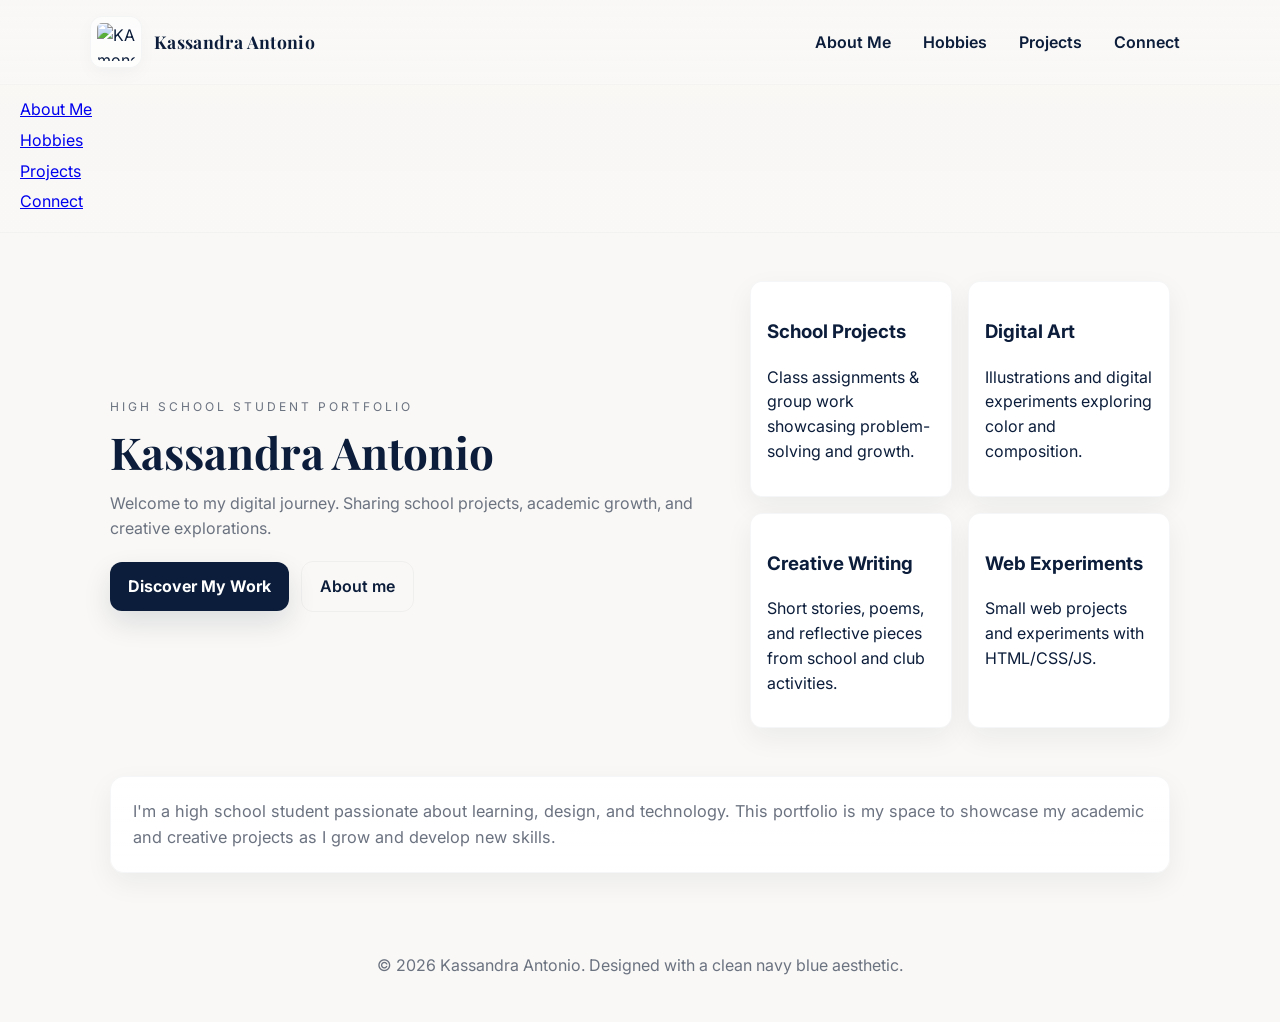
==== index.html @ b37c4a0e "Publish Kassandra Antonio portfolio files to public repo" ====
<!doctype html>
<html lang="en">
<head>
  <meta charset="utf-8" />
  <meta name="viewport" content="width=device-width,initial-scale=1" />
  <title>Kassandra Antonio — HIGH SCHOOL STUDENT PORTFOLIO</title>
  <meta name="description" content="Portfolio landing page for Kassandra Antonio" />
  <link rel="icon" type="image/svg+xml" href="assets/favicon.svg">
  <link href="https://fonts.googleapis.com/css2?family=Inter:wght@300;400;600;700&family=Playfair+Display:wght@400;700&display=swap" rel="stylesheet">
  <link rel="stylesheet" href="css/style.css">
</head>
<body>
  <header class="site-header" role="banner">
    <div class="container header-inner">
      <a class="brand" href="index.html" aria-label="Home — Kassandra Antonio">
        <img src="assets/logo.svg" alt="KA monogram" class="brand-logo" />
        <span class="brand-title">Kassandra Antonio</span>
      </a>

      <nav class="main-nav" role="navigation" aria-label="Primary navigation">
        <a href="about.html">About Me</a>
        <a href="hobbies.html">Hobbies</a>
        <a href="projects.html">Projects</a>
        <a href="connect.html">Connect</a>
      </nav>

      <button class="nav-toggle" id="navToggle" aria-expanded="false" aria-controls="mobileNav" aria-label="Open menu">
        <span class="hamburger"></span>
      </button>
    </div>

    <div id="mobileNav" class="mobile-nav" hidden>
      <a href="about.html">About Me</a>
      <a href="hobbies.html">Hobbies</a>
      <a href="projects.html">Projects</a>
      <a href="connect.html">Connect</a>
    </div>
  </header>

  <main class="container">
    <section class="hero" aria-labelledby="hero-heading">
      <div class="hero-content">
        <div class="hero-label">HIGH SCHOOL STUDENT PORTFOLIO</div>
        <h1 id="hero-heading" class="hero-title">Kassandra Antonio</h1>
        <p class="hero-sub">Welcome to my digital journey. Sharing school projects, academic growth, and creative explorations.</p>
        <div class="hero-actions">
          <a class="btn-primary" href="projects.html">Discover My Work</a>
          <a class="btn-ghost" href="about.html">About me</a>
        </div>
      </div>

      <aside class="hero-grid" aria-label="Project previews">
        <article class="preview-card">
          <h3>School Projects</h3>
          <p>Class assignments & group work showcasing problem-solving and growth.</p>
        </article>

        <article class="preview-card">
          <h3>Digital Art</h3>
          <p>Illustrations and digital experiments exploring color and composition.</p>
        </article>

        <article class="preview-card">
          <h3>Creative Writing</h3>
          <p>Short stories, poems, and reflective pieces from school and club activities.</p>
        </article>

        <article class="preview-card">
          <h3>Web Experiments</h3>
          <p>Small web projects and experiments with HTML/CSS/JS.</p>
        </article>
      </aside>
    </section>

    <section class="card intro">
      <p class="muted">I'm a high school student passionate about learning, design, and technology. This portfolio is my space to showcase my academic and creative projects as I grow and develop new skills.</p>
    </section>
  </main>

  <footer class="site-footer" role="contentinfo">
    <div class="container">
      <p>© 2026 Kassandra Antonio. Designed with a clean navy blue aesthetic.</p>
    </div>
  </footer>

  <script src="js/script.js" defer></script>
</body>
</html>
---- css/style.css ----
/* style.css
   Shared styles for Kassandra Antonio portfolio
   Colors & typography follow the requested aesthetic.
*/

:root{
  --bg: #F9F8F6;
  --ink: #0B1D3A;
  --card: #FFFFFF;
  --muted: #6B7280;
  --accent: #0B1D3A;
  --soft-border: rgba(11,29,58,0.04);
  --shadow: 0 10px 28px rgba(11,29,58,0.06);
  --radius: 14px;
  --container: 1100px;
}

* { box-sizing: border-box; }
html,body { height: 100%; }
body{
  margin:0;
  font-family: 'Inter', system-ui, -apple-system, 'Segoe UI', Roboto, "Helvetica Neue", Arial;
  background: var(--bg);
  color: var(--ink);
  -webkit-font-smoothing:antialiased;
  -moz-osx-font-smoothing:grayscale;
  line-height:1.55;
}

.container{
  max-width: var(--container);
  margin: 0 auto;
  padding: 0 20px;
}

.site-header{
  position: sticky;
  top: 0;
  z-index: 40;
  background: linear-gradient(to bottom, rgba(249,248,246,0.96), rgba(249,248,246,0.88));
  backdrop-filter: blur(6px);
  border-bottom: 1px solid rgba(11,29,58,0.03);
}

.header-inner{
  display:flex;
  align-items:center;
  justify-content:space-between;
  gap: 16px;
  padding: 16px 0;
}

.brand{
  display:flex;
  align-items:center;
  gap:12px;
  text-decoration:none;
  color:var(--ink);
}

.brand-logo{
  width:52px;
  height:52px;
  border-radius:12px;
  background:rgba(255,255,255,0.7);
  padding:6px;
  object-fit:contain;
  border: 1px solid var(--soft-border);
  box-shadow: 0 6px 18px rgba(11,29,58,0.03);
}

.brand-title{
  font-family: 'Playfair Display', serif;
  font-weight:700;
  font-size:1.1rem;
  letter-spacing:0.02em;
}

.main-nav{
  display:flex;
  gap:12px;
  align-items:center;
}

.main-nav a{
  color:var(--ink);
  text-decoration:none;
  padding:8px 10px;
  border-radius:10px;
  font-weight:600;
  transition:all .18s ease;
}

.main-nav a:hover{
  background: rgba(11,29,58,0.05);
  transform:translateY(-2px);
}

.nav-toggle{
  display:none;
  background:transparent;
  border:0;
  padding:8px;
  cursor:pointer;
}

.hamburger{
  width:20px;
  height:2px;
  background:var(--ink);
  display:block;
  position:relative;
}

.hamburger::before, .hamburger::after{
  content:'';
  position:absolute;
  left:0;
  width:20px;
  height:2px;
  background:var(--ink);
  transition:all .18s;
}

.hamburger::before{ top:-6px; }
.hamburger::after{ top:6px; }

.mobile-nav{
  display:flex;
  flex-direction:column;
  gap:6px;
  padding:12px 20px 18px;
  border-top:1px solid rgba(11,29,58,0.02);
  background: linear-gradient(to bottom, rgba(249,248,246,0.98), rgba(249,248,246,0.98));
}

.hero{
  display:grid;
  grid-template-columns: 1fr 420px;
  gap:40px;
  align-items:center;
  padding:48px 0 28px;
}

.hero-content{ max-width: 720px; }

.hero-label{
  font-size:12px;
  letter-spacing:3px;
  text-transform:uppercase;
  color:var(--muted);
  margin-bottom:14px;
}

.hero-title{
  font-family:'Playfair Display', serif;
  font-size:44px;
  margin:0 0 16px;
  color:var(--ink);
  line-height:1.02;
}

.hero-sub{
  color:var(--muted);
  font-size:16px;
  margin-bottom:20px;
}

.hero-actions{
  display:flex;
  gap:12px;
  align-items:center;
  margin-top:6px;
}

.btn-primary{
  display:inline-block;
  background:var(--accent);
  color:#fff;
  padding:12px 18px;
  border-radius:12px;
  font-weight:700;
  box-shadow: 0 12px 28px rgba(11,29,58,0.12);
  text-decoration:none;
}

.btn-ghost{
  display:inline-block;
  background:transparent;
  color:var(--ink);
  padding:12px 18px;
  border-radius:12px;
  border:1px solid var(--soft-border);
  font-weight:600;
  text-decoration:none;
}

.hero-grid{
  display:grid;
  grid-template-columns: repeat(2, 1fr);
  gap:16px;
}

.preview-card{
  background:var(--card);
  border-radius:12px;
  padding:16px;
  border: 1px solid var(--soft-border);
  box-shadow: var(--shadow);
  transition: transform .18s ease;
}
.preview-card:hover{ transform: translateY(-6px); }

.card{
  background: linear-gradient(180deg, rgba(255,255,255,0.95), rgba(255,255,255,0.98));
  border-radius: var(--radius);
  border: 1px solid var(--soft-border);
  box-shadow: var(--shadow);
  padding:22px;
  margin: 20px 0;
}

.intro .muted{ margin:0; color:var(--muted); font-size:1.02rem; }

.section-title{
  font-family:'Playfair Display', serif;
  font-size:1.8rem;
  margin: 0 0 12px;
  color:var(--ink);
}

.about-grid{
  display:grid;
  grid-template-columns: 1.6fr 0.8fr;
  gap:18px;
  align-items:start;
}

.lead{ font-size:1.05rem; color:var(--muted); margin-bottom:10px; }

.profile-card{ text-align:center; }

.portrait{
  width:160px;
  height:160px;
  border-radius:14px;
  background: linear-gradient(135deg, rgba(11,29,58,0.06), rgba(255,255,255,0.95));
  border: 1px solid var(--soft-border);
  display:grid;
  place-items:center;
  color:var(--muted);
  font-weight:700;
}

.hobbies-grid{
  display:grid;
  grid-template-columns: repeat(2, 1fr);
  gap:16px;
  margin-top:10px;
}

.hobby{
  display:flex;
  gap:14px;
  align-items:center;
  padding:12px;
  border-radius:12px;
  background:var(--card);
  border:1px solid var(--soft-border);
  box-shadow: 0 10px 20px rgba(11,29,58,0.03);
}

.hobby-icon{
  width:56px;
  height:56px;
  border-radius:10px;
  display:grid;
  place-items:center;
  background: rgba(11,29,58,0.05);
  font-size:1.6rem;
}

.hobby-title{ margin:0; font-weight:700; }
.hobby p{ margin:0; color:var(--muted); }

.connect-grid{
  display:flex;
  gap:14px;
  flex-wrap:wrap;
  margin-top:12px;
}

.connect-card{
  display:flex;
  gap:12px;
  align-items:center;
  padding:12px 14px;
  border-radius:12px;
  background:var(--card);
  border:1px solid var(--soft-border);
  box-shadow: 0 10px 20px rgba(11,29,58,0.03);
  min-width: 220px;
}

.connect-icon{
  width:44px;
  height:44px;
  border-radius:10px;
  display:grid;
  place-items:center;
  background: rgba(11,29,58,0.05);
}

.projects-grid{
  display:grid;
  grid-template-columns: repeat(2, 1fr);
  gap:16px;
}

.project-card{
  padding:16px;
  border-radius:12px;
  background:var(--card);
  border:1px solid var(--soft-border);
  box-shadow: 0 8px 22px rgba(11,29,58,0.03);
}

.btn-link{ color:var(--accent); font-weight:700; text-decoration:none; }

.site-footer{
  margin-top:36px;
  padding:28px 0;
  color:var(--muted);
  text-align:center;
}

.muted{ color:var(--muted); font-size:0.98rem; }
.small{ font-size:0.86rem; color:var(--muted); }

@media (max-width: 980px){
  .hero{ grid-template-columns: 1fr 360px; padding:36px 0; }
}

@media (max-width: 780px){
  .main-nav{ display:none; }
  .nav-toggle{ display:block; }

  .hero{ grid-template-columns: 1fr; gap:20px; }
  .hero-grid{ grid-template-columns: repeat(2, 1fr); }

  .about-grid{ grid-template-columns: 1fr; }
  .hobbies-grid{ grid-template-columns: 1fr; }
  .projects-grid{ grid-template-columns: 1fr; }
}

@media (max-width: 420px){
  .brand-title{ display:none; }
  .brand-logo{ width:46px; height:46px; }
  .hero-title{ font-size:28px; }
}
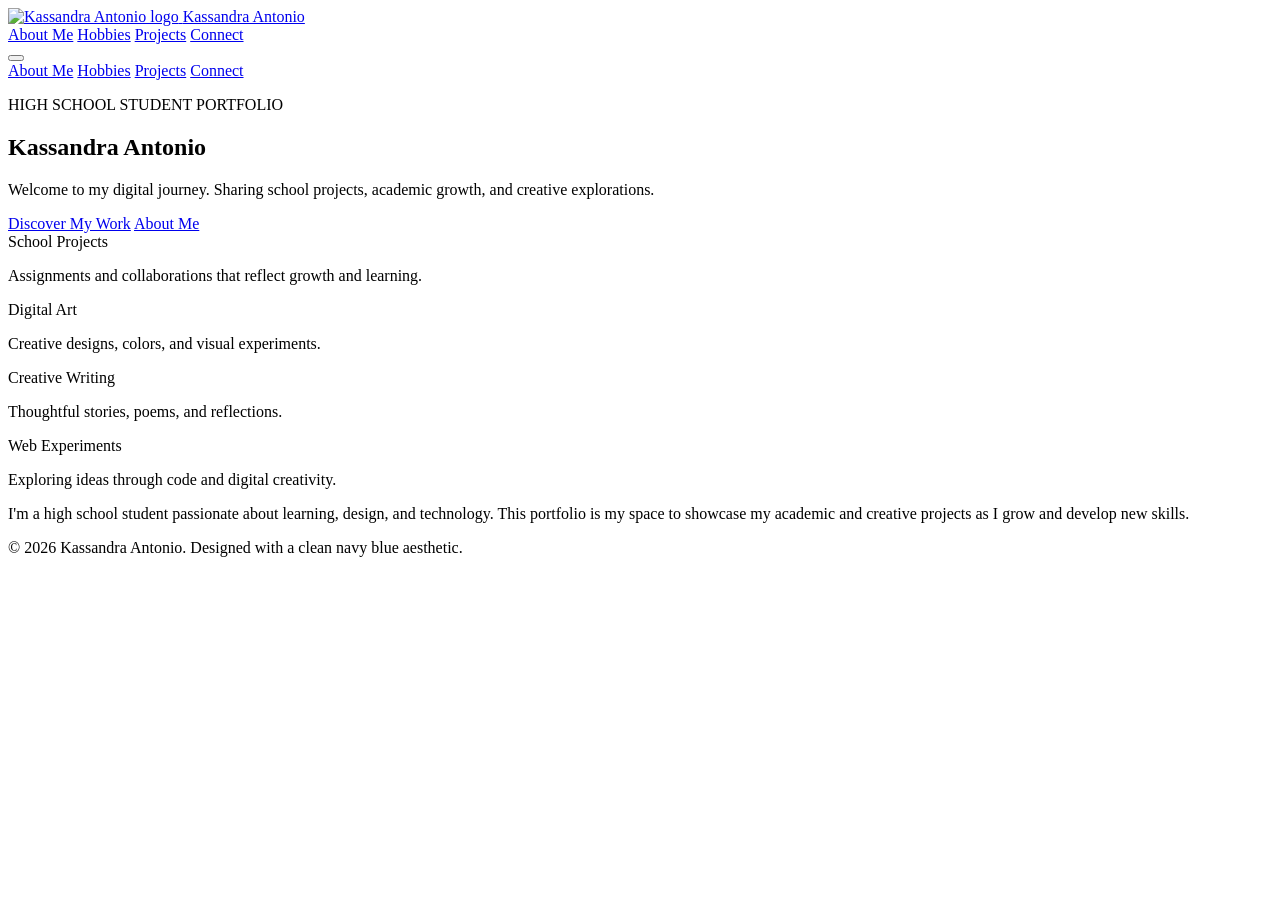
==== commit 20f6ac4c: "Modern redesign for Kassandra Antonio portfolio website" ====
--- a/index.html
+++ b/index.html
@@ -1,88 +1,99 @@
 <!doctype html>
 <html lang="en">
-<head>
-  <meta charset="utf-8" />
-  <meta name="viewport" content="width=device-width,initial-scale=1" />
-  <title>Kassandra Antonio — HIGH SCHOOL STUDENT PORTFOLIO</title>
-  <meta name="description" content="Portfolio landing page for Kassandra Antonio" />
-  <link rel="icon" type="image/svg+xml" href="assets/favicon.svg">
-  <link href="https://fonts.googleapis.com/css2?family=Inter:wght@300;400;600;700&family=Playfair+Display:wght@400;700&display=swap" rel="stylesheet">
-  <link rel="stylesheet" href="css/style.css">
-</head>
-<body>
-  <header class="site-header" role="banner">
-    <div class="container header-inner">
-      <a class="brand" href="index.html" aria-label="Home — Kassandra Antonio">
-        <img src="assets/logo.svg" alt="KA monogram" class="brand-logo" />
-        <span class="brand-title">Kassandra Antonio</span>
-      </a>
+  <head>
+    <meta charset="UTF-8" />
+    <meta name="viewport" content="width=device-width, initial-scale=1.0" />
+    <title>Kassandra Antonio | Portfolio</title>
+    <meta name="description" content="Kassandra Antonio's student portfolio website." />
+    <meta property="og:title" content="Kassandra Antonio | Portfolio" />
+    <meta property="og:description" content="High school student portfolio showcasing projects, hobbies, and creative work." />
+    <meta property="og:type" content="website" />
+    <meta property="og:image" content="assets/logo.svg" />
+    <meta name="twitter:card" content="summary_large_image" />
+    <link rel="icon" type="image/svg+xml" href="assets/favicon.svg" />
+    <link rel="preconnect" href="https://fonts.googleapis.com" />
+    <link rel="preconnect" href="https://fonts.gstatic.com" crossorigin />
+    <link href="https://fonts.googleapis.com/css2?family=Inter:wght@400;500;600;700;800&family=Cormorant+Garamond:wght@500;600;700&display=swap" rel="stylesheet" />
+    <link rel="stylesheet" href="css/style.css" />
+  </head>
+  <body>
+    <header class="site-header">
+      <div class="container nav-wrap">
+        <a class="brand" href="index.html" aria-label="Kassandra Antonio home">
+          <img src="assets/logo.svg" alt="Kassandra Antonio logo" class="brand-logo" />
+          <span class="brand-name">Kassandra Antonio</span>
+        </a>
 
-      <nav class="main-nav" role="navigation" aria-label="Primary navigation">
+        <nav class="main-nav" aria-label="Main navigation">
+          <a href="about.html">About Me</a>
+          <a href="hobbies.html">Hobbies</a>
+          <a href="projects.html">Projects</a>
+          <a href="connect.html">Connect</a>
+        </nav>
+
+        <button class="nav-toggle" aria-label="Open menu" aria-expanded="false">
+          <span></span>
+          <span></span>
+          <span></span>
+        </button>
+      </div>
+
+      <div class="mobile-menu">
         <a href="about.html">About Me</a>
         <a href="hobbies.html">Hobbies</a>
         <a href="projects.html">Projects</a>
         <a href="connect.html">Connect</a>
-      </nav>
+      </div>
+    </header>
 
-      <button class="nav-toggle" id="navToggle" aria-expanded="false" aria-controls="mobileNav" aria-label="Open menu">
-        <span class="hamburger"></span>
-      </button>
-    </div>
+    <main>
+      <section class="hero container">
+        <div class="hero-copy reveal">
+          <p class="eyebrow">HIGH SCHOOL STUDENT PORTFOLIO</p>
+          <h1>Kassandra Antonio</h1>
+          <p class="lead">Welcome to my digital journey. Sharing school projects, academic growth, and creative explorations.</p>
 
-    <div id="mobileNav" class="mobile-nav" hidden>
-      <a href="about.html">About Me</a>
-      <a href="hobbies.html">Hobbies</a>
-      <a href="projects.html">Projects</a>
-      <a href="connect.html">Connect</a>
-    </div>
-  </header>
+          <div class="cta-row">
+            <a class="btn btn-primary" href="projects.html">Discover My Work</a>
+            <a class="btn btn-secondary" href="about.html">About Me</a>
+          </div>
+        </div>
 
-  <main class="container">
-    <section class="hero" aria-labelledby="hero-heading">
-      <div class="hero-content">
-        <div class="hero-label">HIGH SCHOOL STUDENT PORTFOLIO</div>
-        <h1 id="hero-heading" class="hero-title">Kassandra Antonio</h1>
-        <p class="hero-sub">Welcome to my digital journey. Sharing school projects, academic growth, and creative explorations.</p>
-        <div class="hero-actions">
-          <a class="btn-primary" href="projects.html">Discover My Work</a>
-          <a class="btn-ghost" href="about.html">About me</a>
+        <div class="hero-cards reveal" aria-label="Portfolio preview cards">
+          <article class="mini-card">
+            <span class="mini-label">School Projects</span>
+            <p>Assignments and collaborations that reflect growth and learning.</p>
+          </article>
+          <article class="mini-card">
+            <span class="mini-label">Digital Art</span>
+            <p>Creative designs, colors, and visual experiments.</p>
+          </article>
+          <article class="mini-card">
+            <span class="mini-label">Creative Writing</span>
+            <p>Thoughtful stories, poems, and reflections.</p>
+          </article>
+          <article class="mini-card">
+            <span class="mini-label">Web Experiments</span>
+            <p>Exploring ideas through code and digital creativity.</p>
+          </article>
         </div>
+      </section>
+
+      <section class="container reveal">
+        <div class="highlight-box">
+          <p>
+            I'm a high school student passionate about learning, design, and technology. This portfolio is my space to showcase my academic and creative projects as I grow and develop new skills.
+          </p>
+        </div>
+      </section>
+    </main>
+
+    <footer class="site-footer">
+      <div class="container">
+        <p>© 2026 Kassandra Antonio. Designed with a clean navy blue aesthetic.</p>
       </div>
+    </footer>
 
-      <aside class="hero-grid" aria-label="Project previews">
-        <article class="preview-card">
-          <h3>School Projects</h3>
-          <p>Class assignments & group work showcasing problem-solving and growth.</p>
-        </article>
-
-        <article class="preview-card">
-          <h3>Digital Art</h3>
-          <p>Illustrations and digital experiments exploring color and composition.</p>
-        </article>
-
-        <article class="preview-card">
-          <h3>Creative Writing</h3>
-          <p>Short stories, poems, and reflective pieces from school and club activities.</p>
-        </article>
-
-        <article class="preview-card">
-          <h3>Web Experiments</h3>
-          <p>Small web projects and experiments with HTML/CSS/JS.</p>
-        </article>
-      </aside>
-    </section>
-
-    <section class="card intro">
-      <p class="muted">I'm a high school student passionate about learning, design, and technology. This portfolio is my space to showcase my academic and creative projects as I grow and develop new skills.</p>
-    </section>
-  </main>
-
-  <footer class="site-footer" role="contentinfo">
-    <div class="container">
-      <p>© 2026 Kassandra Antonio. Designed with a clean navy blue aesthetic.</p>
-    </div>
-  </footer>
-
-  <script src="js/script.js" defer></script>
-</body>
+    <script src="js/script.js"></script>
+  </body>
 </html>
--- a/css/style.css
+++ b/css/style.css
@@ -1,360 +1,87 @@
-/* style.css
-   Shared styles for Kassandra Antonio portfolio
-   Colors & typography follow the requested aesthetic.
-*/
+<!doctype html>
+<html lang="en">
+  <head>
+    <meta charset="UTF-8" />
+    <meta name="viewport" content="width=device-width, initial-scale=1.0" />
+    <title>Connect | Kassandra Antonio</title>
+    <meta name="description" content="Connect with Kassandra Antonio." />
+    <link rel="icon" type="image/svg+xml" href="assets/favicon.svg" />
+    <link rel="preconnect" href="https://fonts.googleapis.com" />
+    <link rel="preconnect" href="https://fonts.gstatic.com" crossorigin />
+    <link href="https://fonts.googleapis.com/css2?family=Inter:wght@400;500;600;700;800&family=Cormorant+Garamond:wght@500;600;700&display=swap" rel="stylesheet" />
+    <link rel="stylesheet" href="css/style.css" />
+  </head>
+  <body>
+    <header class="site-header">
+      <div class="container nav-wrap">
+        <a class="brand" href="index.html" aria-label="Kassandra Antonio home">
+          <img src="assets/logo.svg" alt="Kassandra Antonio logo" class="brand-logo" />
+          <span class="brand-name">Kassandra Antonio</span>
+        </a>
 
-:root{
-  --bg: #F9F8F6;
-  --ink: #0B1D3A;
-  --card: #FFFFFF;
-  --muted: #6B7280;
-  --accent: #0B1D3A;
-  --soft-border: rgba(11,29,58,0.04);
-  --shadow: 0 10px 28px rgba(11,29,58,0.06);
-  --radius: 14px;
-  --container: 1100px;
-}
+        <nav class="main-nav" aria-label="Main navigation">
+          <a href="about.html">About Me</a>
+          <a href="hobbies.html">Hobbies</a>
+          <a href="projects.html">Projects</a>
+          <a href="connect.html" class="active">Connect</a>
+        </nav>
 
-* { box-sizing: border-box; }
-html,body { height: 100%; }
-body{
-  margin:0;
-  font-family: 'Inter', system-ui, -apple-system, 'Segoe UI', Roboto, "Helvetica Neue", Arial;
-  background: var(--bg);
-  color: var(--ink);
-  -webkit-font-smoothing:antialiased;
-  -moz-osx-font-smoothing:grayscale;
-  line-height:1.55;
-}
+        <button class="nav-toggle" aria-label="Open menu" aria-expanded="false">
+          <span></span>
+          <span></span>
+          <span></span>
+        </button>
+      </div>
 
-.container{
-  max-width: var(--container);
-  margin: 0 auto;
-  padding: 0 20px;
-}
+      <div class="mobile-menu">
+        <a href="about.html">About Me</a>
+        <a href="hobbies.html">Hobbies</a>
+        <a href="projects.html">Projects</a>
+        <a href="connect.html">Connect</a>
+      </div>
+    </header>
 
-.site-header{
-  position: sticky;
-  top: 0;
-  z-index: 40;
-  background: linear-gradient(to bottom, rgba(249,248,246,0.96), rgba(249,248,246,0.88));
-  backdrop-filter: blur(6px);
-  border-bottom: 1px solid rgba(11,29,58,0.03);
-}
+    <main class="container page-shell">
+      <section class="content-card reveal">
+        <div class="section-header">
+          <p class="eyebrow">Connect</p>
+          <h2>Let’s connect and share ideas.</h2>
+        </div>
 
-.header-inner{
-  display:flex;
-  align-items:center;
-  justify-content:space-between;
-  gap: 16px;
-  padding: 16px 0;
-}
+        <div class="connect-grid">
+          <a class="connect-card" href="mailto:kassandra@example.com" target="_blank" rel="noopener">
+            <span class="connect-icon">✉️</span>
+            <div>
+              <small>Email</small>
+              <strong>kassandra@example.com</strong>
+            </div>
+          </a>
 
-.brand{
-  display:flex;
-  align-items:center;
-  gap:12px;
-  text-decoration:none;
-  color:var(--ink);
-}
+          <a class="connect-card" href="https://github.com/" target="_blank" rel="noopener">
+            <span class="connect-icon">🐙</span>
+            <div>
+              <small>GitHub</small>
+              <strong>github.com/kassandra</strong>
+            </div>
+          </a>
 
-.brand-logo{
-  width:52px;
-  height:52px;
-  border-radius:12px;
-  background:rgba(255,255,255,0.7);
-  padding:6px;
-  object-fit:contain;
-  border: 1px solid var(--soft-border);
-  box-shadow: 0 6px 18px rgba(11,29,58,0.03);
-}
+          <a class="connect-card" href="#" target="_blank" rel="noopener">
+            <span class="connect-icon">🏫</span>
+            <div>
+              <small>School Portal</small>
+              <strong>Student Hub</strong>
+            </div>
+          </a>
+        </div>
+      </section>
+    </main>
 
-.brand-title{
-  font-family: 'Playfair Display', serif;
-  font-weight:700;
-  font-size:1.1rem;
-  letter-spacing:0.02em;
-}
+    <footer class="site-footer">
+      <div class="container">
+        <p>© 2026 Kassandra Antonio. Designed with a clean navy blue aesthetic.</p>
+      </div>
+    </footer>
 
-.main-nav{
-  display:flex;
-  gap:12px;
-  align-items:center;
-}
-
-.main-nav a{
-  color:var(--ink);
-  text-decoration:none;
-  padding:8px 10px;
-  border-radius:10px;
-  font-weight:600;
-  transition:all .18s ease;
-}
-
-.main-nav a:hover{
-  background: rgba(11,29,58,0.05);
-  transform:translateY(-2px);
-}
-
-.nav-toggle{
-  display:none;
-  background:transparent;
-  border:0;
-  padding:8px;
-  cursor:pointer;
-}
-
-.hamburger{
-  width:20px;
-  height:2px;
-  background:var(--ink);
-  display:block;
-  position:relative;
-}
-
-.hamburger::before, .hamburger::after{
-  content:'';
-  position:absolute;
-  left:0;
-  width:20px;
-  height:2px;
-  background:var(--ink);
-  transition:all .18s;
-}
-
-.hamburger::before{ top:-6px; }
-.hamburger::after{ top:6px; }
-
-.mobile-nav{
-  display:flex;
-  flex-direction:column;
-  gap:6px;
-  padding:12px 20px 18px;
-  border-top:1px solid rgba(11,29,58,0.02);
-  background: linear-gradient(to bottom, rgba(249,248,246,0.98), rgba(249,248,246,0.98));
-}
-
-.hero{
-  display:grid;
-  grid-template-columns: 1fr 420px;
-  gap:40px;
-  align-items:center;
-  padding:48px 0 28px;
-}
-
-.hero-content{ max-width: 720px; }
-
-.hero-label{
-  font-size:12px;
-  letter-spacing:3px;
-  text-transform:uppercase;
-  color:var(--muted);
-  margin-bottom:14px;
-}
-
-.hero-title{
-  font-family:'Playfair Display', serif;
-  font-size:44px;
-  margin:0 0 16px;
-  color:var(--ink);
-  line-height:1.02;
-}
-
-.hero-sub{
-  color:var(--muted);
-  font-size:16px;
-  margin-bottom:20px;
-}
-
-.hero-actions{
-  display:flex;
-  gap:12px;
-  align-items:center;
-  margin-top:6px;
-}
-
-.btn-primary{
-  display:inline-block;
-  background:var(--accent);
-  color:#fff;
-  padding:12px 18px;
-  border-radius:12px;
-  font-weight:700;
-  box-shadow: 0 12px 28px rgba(11,29,58,0.12);
-  text-decoration:none;
-}
-
-.btn-ghost{
-  display:inline-block;
-  background:transparent;
-  color:var(--ink);
-  padding:12px 18px;
-  border-radius:12px;
-  border:1px solid var(--soft-border);
-  font-weight:600;
-  text-decoration:none;
-}
-
-.hero-grid{
-  display:grid;
-  grid-template-columns: repeat(2, 1fr);
-  gap:16px;
-}
-
-.preview-card{
-  background:var(--card);
-  border-radius:12px;
-  padding:16px;
-  border: 1px solid var(--soft-border);
-  box-shadow: var(--shadow);
-  transition: transform .18s ease;
-}
-.preview-card:hover{ transform: translateY(-6px); }
-
-.card{
-  background: linear-gradient(180deg, rgba(255,255,255,0.95), rgba(255,255,255,0.98));
-  border-radius: var(--radius);
-  border: 1px solid var(--soft-border);
-  box-shadow: var(--shadow);
-  padding:22px;
-  margin: 20px 0;
-}
-
-.intro .muted{ margin:0; color:var(--muted); font-size:1.02rem; }
-
-.section-title{
-  font-family:'Playfair Display', serif;
-  font-size:1.8rem;
-  margin: 0 0 12px;
-  color:var(--ink);
-}
-
-.about-grid{
-  display:grid;
-  grid-template-columns: 1.6fr 0.8fr;
-  gap:18px;
-  align-items:start;
-}
-
-.lead{ font-size:1.05rem; color:var(--muted); margin-bottom:10px; }
-
-.profile-card{ text-align:center; }
-
-.portrait{
-  width:160px;
-  height:160px;
-  border-radius:14px;
-  background: linear-gradient(135deg, rgba(11,29,58,0.06), rgba(255,255,255,0.95));
-  border: 1px solid var(--soft-border);
-  display:grid;
-  place-items:center;
-  color:var(--muted);
-  font-weight:700;
-}
-
-.hobbies-grid{
-  display:grid;
-  grid-template-columns: repeat(2, 1fr);
-  gap:16px;
-  margin-top:10px;
-}
-
-.hobby{
-  display:flex;
-  gap:14px;
-  align-items:center;
-  padding:12px;
-  border-radius:12px;
-  background:var(--card);
-  border:1px solid var(--soft-border);
-  box-shadow: 0 10px 20px rgba(11,29,58,0.03);
-}
-
-.hobby-icon{
-  width:56px;
-  height:56px;
-  border-radius:10px;
-  display:grid;
-  place-items:center;
-  background: rgba(11,29,58,0.05);
-  font-size:1.6rem;
-}
-
-.hobby-title{ margin:0; font-weight:700; }
-.hobby p{ margin:0; color:var(--muted); }
-
-.connect-grid{
-  display:flex;
-  gap:14px;
-  flex-wrap:wrap;
-  margin-top:12px;
-}
-
-.connect-card{
-  display:flex;
-  gap:12px;
-  align-items:center;
-  padding:12px 14px;
-  border-radius:12px;
-  background:var(--card);
-  border:1px solid var(--soft-border);
-  box-shadow: 0 10px 20px rgba(11,29,58,0.03);
-  min-width: 220px;
-}
-
-.connect-icon{
-  width:44px;
-  height:44px;
-  border-radius:10px;
-  display:grid;
-  place-items:center;
-  background: rgba(11,29,58,0.05);
-}
-
-.projects-grid{
-  display:grid;
-  grid-template-columns: repeat(2, 1fr);
-  gap:16px;
-}
-
-.project-card{
-  padding:16px;
-  border-radius:12px;
-  background:var(--card);
-  border:1px solid var(--soft-border);
-  box-shadow: 0 8px 22px rgba(11,29,58,0.03);
-}
-
-.btn-link{ color:var(--accent); font-weight:700; text-decoration:none; }
-
-.site-footer{
-  margin-top:36px;
-  padding:28px 0;
-  color:var(--muted);
-  text-align:center;
-}
-
-.muted{ color:var(--muted); font-size:0.98rem; }
-.small{ font-size:0.86rem; color:var(--muted); }
-
-@media (max-width: 980px){
-  .hero{ grid-template-columns: 1fr 360px; padding:36px 0; }
-}
-
-@media (max-width: 780px){
-  .main-nav{ display:none; }
-  .nav-toggle{ display:block; }
-
-  .hero{ grid-template-columns: 1fr; gap:20px; }
-  .hero-grid{ grid-template-columns: repeat(2, 1fr); }
-
-  .about-grid{ grid-template-columns: 1fr; }
-  .hobbies-grid{ grid-template-columns: 1fr; }
-  .projects-grid{ grid-template-columns: 1fr; }
-}
-
-@media (max-width: 420px){
-  .brand-title{ display:none; }
-  .brand-logo{ width:46px; height:46px; }
-  .hero-title{ font-size:28px; }
-}
+    <script src="js/script.js"></script>
+  </body>
+</html>
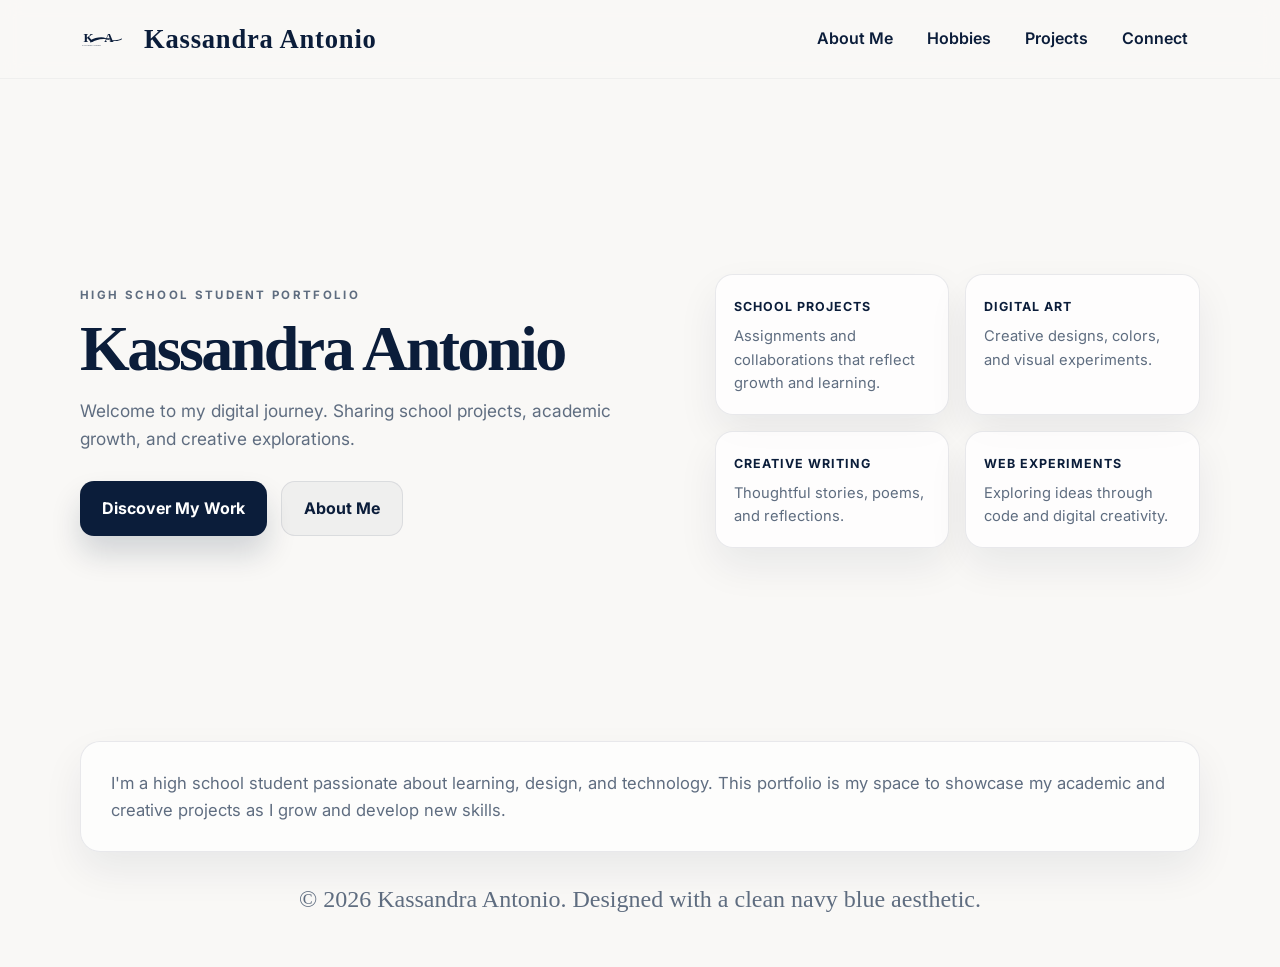
==== commit 68dae26a: "Upgrade portfolio visuals to a more modern editorial design and sharper style" ====
--- a/index.html
+++ b/index.html
@@ -6,7 +6,7 @@
     <title>Kassandra Antonio | Portfolio</title>
     <meta name="description" content="Kassandra Antonio's student portfolio website." />
     <meta property="og:title" content="Kassandra Antonio | Portfolio" />
-    <meta property="og:description" content="High school student portfolio showcasing projects, hobbies, and creative work." />
+    <meta property="og:description" content="High school student portfolio showcasing schoolwork, hobbies, and creative projects." />
     <meta property="og:type" content="website" />
     <meta property="og:image" content="assets/logo.svg" />
     <meta name="twitter:card" content="summary_large_image" />
--- a/css/style.css
+++ b/css/style.css
@@ -1,87 +1,505 @@
-<!doctype html>
-<html lang="en">
-  <head>
-    <meta charset="UTF-8" />
-    <meta name="viewport" content="width=device-width, initial-scale=1.0" />
-    <title>Connect | Kassandra Antonio</title>
-    <meta name="description" content="Connect with Kassandra Antonio." />
-    <link rel="icon" type="image/svg+xml" href="assets/favicon.svg" />
-    <link rel="preconnect" href="https://fonts.googleapis.com" />
-    <link rel="preconnect" href="https://fonts.gstatic.com" crossorigin />
-    <link href="https://fonts.googleapis.com/css2?family=Inter:wght@400;500;600;700;800&family=Cormorant+Garamond:wght@500;600;700&display=swap" rel="stylesheet" />
-    <link rel="stylesheet" href="css/style.css" />
-  </head>
-  <body>
-    <header class="site-header">
-      <div class="container nav-wrap">
-        <a class="brand" href="index.html" aria-label="Kassandra Antonio home">
-          <img src="assets/logo.svg" alt="Kassandra Antonio logo" class="brand-logo" />
-          <span class="brand-name">Kassandra Antonio</span>
-        </a>
-
-        <nav class="main-nav" aria-label="Main navigation">
-          <a href="about.html">About Me</a>
-          <a href="hobbies.html">Hobbies</a>
-          <a href="projects.html">Projects</a>
-          <a href="connect.html" class="active">Connect</a>
-        </nav>
-
-        <button class="nav-toggle" aria-label="Open menu" aria-expanded="false">
-          <span></span>
-          <span></span>
-          <span></span>
-        </button>
-      </div>
-
-      <div class="mobile-menu">
-        <a href="about.html">About Me</a>
-        <a href="hobbies.html">Hobbies</a>
-        <a href="projects.html">Projects</a>
-        <a href="connect.html">Connect</a>
-      </div>
-    </header>
-
-    <main class="container page-shell">
-      <section class="content-card reveal">
-        <div class="section-header">
-          <p class="eyebrow">Connect</p>
-          <h2>Let’s connect and share ideas.</h2>
-        </div>
-
-        <div class="connect-grid">
-          <a class="connect-card" href="mailto:kassandra@example.com" target="_blank" rel="noopener">
-            <span class="connect-icon">✉️</span>
-            <div>
-              <small>Email</small>
-              <strong>kassandra@example.com</strong>
-            </div>
-          </a>
-
-          <a class="connect-card" href="https://github.com/" target="_blank" rel="noopener">
-            <span class="connect-icon">🐙</span>
-            <div>
-              <small>GitHub</small>
-              <strong>github.com/kassandra</strong>
-            </div>
-          </a>
-
-          <a class="connect-card" href="#" target="_blank" rel="noopener">
-            <span class="connect-icon">🏫</span>
-            <div>
-              <small>School Portal</small>
-              <strong>Student Hub</strong>
-            </div>
-          </a>
-        </div>
-      </section>
-    </main>
-
-    <footer class="site-footer">
-      <div class="container">
-        <p>© 2026 Kassandra Antonio. Designed with a clean navy blue aesthetic.</p>
-      </div>
-    </footer>
-
-    <script src="js/script.js"></script>
-  </body>
-</html>
+/* ===== Theme ===== */
+:root {
+  --bg: #f9f8f6;
+  --panel: rgba(255, 255, 255, 0.82);
+  --card: #ffffff;
+  --ink: #0b1d3a;
+  --muted: #5f6d80;
+  --line: rgba(11, 29, 58, 0.09);
+  --shadow: 0 18px 40px rgba(11, 29, 58, 0.07);
+  --radius: 20px;
+  --container: 1120px;
+}
+
+* {
+  box-sizing: border-box;
+}
+
+html {
+  scroll-behavior: smooth;
+}
+
+body {
+  margin: 0;
+  background: var(--bg);
+  color: var(--ink);
+  font-family: "Inter", sans-serif;
+  line-height: 1.6;
+}
+
+img {
+  display: block;
+  max-width: 100%;
+}
+
+a {
+  color: inherit;
+  text-decoration: none;
+}
+
+button {
+  font: inherit;
+}
+
+.container {
+  width: min(var(--container), calc(100% - 32px));
+  margin: 0 auto;
+}
+
+.site-header {
+  position: sticky;
+  top: 0;
+  z-index: 20;
+  background: rgba(249, 248, 246, 0.84);
+  backdrop-filter: blur(10px);
+  border-bottom: 1px solid rgba(11, 29, 58, 0.04);
+}
+
+.nav-wrap {
+  display: flex;
+  align-items: center;
+  justify-content: space-between;
+  gap: 20px;
+  min-height: 78px;
+}
+
+.brand {
+  display: inline-flex;
+  align-items: center;
+  gap: 12px;
+}
+
+.brand-logo {
+  width: 52px;
+  height: 52px;
+  object-fit: contain;
+}
+
+.brand-name {
+  font-family: "Cormorant Garamond", serif;
+  font-size: clamp(1.4rem, 1.1rem + 0.7vw, 2rem);
+  font-weight: 700;
+  letter-spacing: 0.03em;
+}
+
+.main-nav {
+  display: flex;
+  align-items: center;
+  gap: 10px;
+  flex-wrap: wrap;
+}
+
+.main-nav a {
+  padding: 10px 12px;
+  border-radius: 12px;
+  color: var(--ink);
+  font-weight: 600;
+  transition: background 0.2s ease, transform 0.2s ease;
+}
+
+.main-nav a:hover,
+.main-nav a.active {
+  background: rgba(11, 29, 58, 0.06);
+  transform: translateY(-1px);
+}
+
+.nav-toggle {
+  display: none;
+  background: transparent;
+  border: 0;
+  width: 44px;
+  height: 44px;
+  padding: 0;
+  cursor: pointer;
+}
+
+.nav-toggle span {
+  display: block;
+  width: 24px;
+  height: 2px;
+  margin: 5px auto;
+  background: var(--ink);
+  border-radius: 999px;
+}
+
+.mobile-menu {
+  display: none;
+  flex-direction: column;
+  gap: 8px;
+  padding: 0 16px 18px;
+  background: rgba(249, 248, 246, 0.96);
+}
+
+.mobile-menu a {
+  padding: 10px 12px;
+  border-radius: 10px;
+  color: var(--ink);
+  font-weight: 600;
+}
+
+.hero {
+  display: grid;
+  grid-template-columns: 1.1fr 0.9fr;
+  align-items: center;
+  gap: 42px;
+  padding-top: 64px;
+  padding-bottom: 48px;
+  min-height: 72vh;
+}
+
+.eyebrow {
+  margin: 0 0 14px;
+  font-size: 0.72rem;
+  letter-spacing: 0.2em;
+  text-transform: uppercase;
+  color: var(--muted);
+  font-weight: 700;
+}
+
+.hero h1,
+.section-header h2,
+.site-footer p,
+.content-card h2,
+.project-card h3,
+.info-card h3 {
+  font-family: "Cormorant Garamond", serif;
+}
+
+.hero h1 {
+  margin: 0;
+  font-size: clamp(3rem, 1.6rem + 3vw, 6rem);
+  line-height: 0.96;
+  letter-spacing: -0.04em;
+}
+
+.lead {
+  max-width: 620px;
+  margin: 18px 0 0;
+  color: var(--muted);
+  font-size: 1.08rem;
+}
+
+.cta-row {
+  display: flex;
+  flex-wrap: wrap;
+  gap: 14px;
+  margin-top: 28px;
+}
+
+.btn {
+  display: inline-flex;
+  align-items: center;
+  justify-content: center;
+  padding: 14px 22px;
+  border-radius: 14px;
+  font-weight: 700;
+  transition: transform 0.2s ease, box-shadow 0.2s ease;
+}
+
+.btn:hover {
+  transform: translateY(-2px);
+}
+
+.btn-primary {
+  background: var(--ink);
+  color: white;
+  box-shadow: 0 18px 30px rgba(11, 29, 58, 0.16);
+}
+
+.btn-secondary {
+  background: rgba(11, 29, 58, 0.04);
+  border: 1px solid var(--line);
+  color: var(--ink);
+}
+
+.hero-cards {
+  display: grid;
+  grid-template-columns: repeat(2, minmax(0, 1fr));
+  gap: 16px;
+}
+
+.mini-card {
+  background: rgba(255, 255, 255, 0.72);
+  border: 1px solid var(--line);
+  border-radius: 18px;
+  padding: 18px;
+  box-shadow: var(--shadow);
+  transition: transform 0.2s ease, box-shadow 0.2s ease;
+}
+
+.mini-card:hover {
+  transform: translateY(-6px);
+  box-shadow: 0 24px 40px rgba(11, 29, 58, 0.08);
+}
+
+.mini-label {
+  display: inline-block;
+  font-size: 0.78rem;
+  font-weight: 700;
+  text-transform: uppercase;
+  letter-spacing: 0.08em;
+  margin-bottom: 8px;
+  color: var(--ink);
+}
+
+.mini-card p {
+  margin: 0;
+  color: var(--muted);
+  font-size: 0.92rem;
+}
+
+.highlight-box {
+  margin-top: 14px;
+  background: rgba(255, 255, 255, 0.7);
+  border: 1px solid var(--line);
+  border-radius: var(--radius);
+  box-shadow: var(--shadow);
+  padding: 28px 30px;
+}
+
+.highlight-box p {
+  margin: 0;
+  color: var(--muted);
+  font-size: 1.04rem;
+}
+
+.page-shell {
+  padding-top: 42px;
+  padding-bottom: 40px;
+}
+
+.content-card {
+  background: rgba(255, 255, 255, 0.7);
+  border: 1px solid var(--line);
+  border-radius: 26px;
+  box-shadow: var(--shadow);
+  padding: 28px;
+}
+
+.section-header h2 {
+  margin: 0;
+  font-size: clamp(2.2rem, 1.2rem + 2.2vw, 3.2rem);
+  letter-spacing: -0.03em;
+  line-height: 1;
+}
+
+.about-grid {
+  display: grid;
+  grid-template-columns: 1.5fr 0.8fr;
+  gap: 26px;
+  margin-top: 26px;
+  align-items: center;
+}
+
+.about-copy p {
+  margin: 0 0 18px;
+  color: var(--muted);
+  font-size: 1rem;
+}
+
+.profile-box {
+  display: grid;
+  place-items: center;
+  gap: 14px;
+}
+
+.profile-box p {
+  margin: 0;
+  color: var(--muted);
+  font-size: 0.86rem;
+  text-align: center;
+}
+
+.portrait-placeholder {
+  width: 180px;
+  height: 180px;
+  display: grid;
+  place-items: center;
+  border-radius: 18px;
+  background: linear-gradient(135deg, rgba(11, 29, 58, 0.06), rgba(255, 255, 255, 0.8));
+  border: 1px solid var(--line);
+  font-weight: 700;
+  letter-spacing: 0.08em;
+  color: var(--ink);
+}
+
+.hobby-grid,
+.project-grid,
+.connect-grid {
+  display: grid;
+  grid-template-columns: repeat(2, minmax(0, 1fr));
+  gap: 18px;
+  margin-top: 28px;
+}
+
+.info-card,
+.project-card,
+.connect-card {
+  background: var(--card);
+  border: 1px solid var(--line);
+  border-radius: 18px;
+  box-shadow: 0 14px 26px rgba(11, 29, 58, 0.04);
+}
+
+.info-card {
+  display: flex;
+  align-items: center;
+  gap: 14px;
+  padding: 18px 16px;
+}
+
+.info-icon {
+  width: 54px;
+  height: 54px;
+  display: grid;
+  place-items: center;
+  border-radius: 14px;
+  background: rgba(11, 29, 58, 0.05);
+  font-size: 1.5rem;
+}
+
+.info-card h3,
+.project-card h3 {
+  margin: 0 0 6px;
+  font-size: clamp(1.5rem, 1.1rem + 0.6vw, 2rem);
+  line-height: 1.1;
+}
+
+.info-card p,
+.project-card p {
+  margin: 0;
+  color: var(--muted);
+}
+
+.project-card {
+  padding: 20px 18px;
+}
+
+.project-tag {
+  display: inline-block;
+  margin-bottom: 12px;
+  background: rgba(11, 29, 58, 0.05);
+  color: var(--ink);
+  border-radius: 999px;
+  padding: 6px 10px;
+  font-size: 0.72rem;
+  font-weight: 700;
+  letter-spacing: 0.08em;
+  text-transform: uppercase;
+}
+
+.text-link {
+  display: inline-block;
+  margin-top: 18px;
+  color: var(--ink);
+  font-weight: 700;
+}
+
+.connect-card {
+  display: flex;
+  align-items: center;
+  gap: 16px;
+  padding: 18px;
+  transition: transform 0.2s ease, box-shadow 0.2s ease;
+}
+
+.connect-card:hover {
+  transform: translateY(-4px);
+  box-shadow: 0 18px 30px rgba(11, 29, 58, 0.06);
+}
+
+.connect-icon {
+  width: 48px;
+  height: 48px;
+  display: grid;
+  place-items: center;
+  border-radius: 12px;
+  background: rgba(11, 29, 58, 0.05);
+  font-size: 1.3rem;
+}
+
+.connect-card small {
+  display: block;
+  color: var(--muted);
+  margin-bottom: 4px;
+}
+
+.connect-card strong {
+  font-size: 1rem;
+}
+
+.site-footer {
+  padding: 28px 0 48px;
+  text-align: center;
+  color: var(--muted);
+}
+
+.site-footer p {
+  margin: 0;
+  font-size: clamp(1.25rem, 1.1rem + 0.5vw, 1.8rem);
+}
+
+.reveal {
+  opacity: 0;
+  transform: translateY(16px);
+  animation: reveal 0.8s ease forwards;
+}
+
+@keyframes reveal {
+  to {
+    opacity: 1;
+    transform: translateY(0);
+  }
+}
+
+@media (max-width: 820px) {
+  .hero {
+    grid-template-columns: 1fr;
+    gap: 26px;
+    padding-top: 38px;
+  }
+
+  .about-grid,
+  .hobby-grid,
+  .project-grid,
+  .connect-grid {
+    grid-template-columns: 1fr;
+  }
+}
+
+@media (max-width: 700px) {
+  .main-nav {
+    display: none;
+  }
+
+  .nav-toggle {
+    display: block;
+  }
+
+  .mobile-menu.open {
+    display: flex;
+  }
+
+  .brand-name {
+    display: none;
+  }
+
+  .content-card {
+    padding: 18px;
+  }
+}
+
+@media (max-width: 480px) {
+  .hero-cards {
+    grid-template-columns: 1fr;
+  }
+
+  .cta-row {
+    flex-direction: column;
+    align-items: stretch;
+  }
+
+  .btn {
+    width: 100%;
+  }
+}
